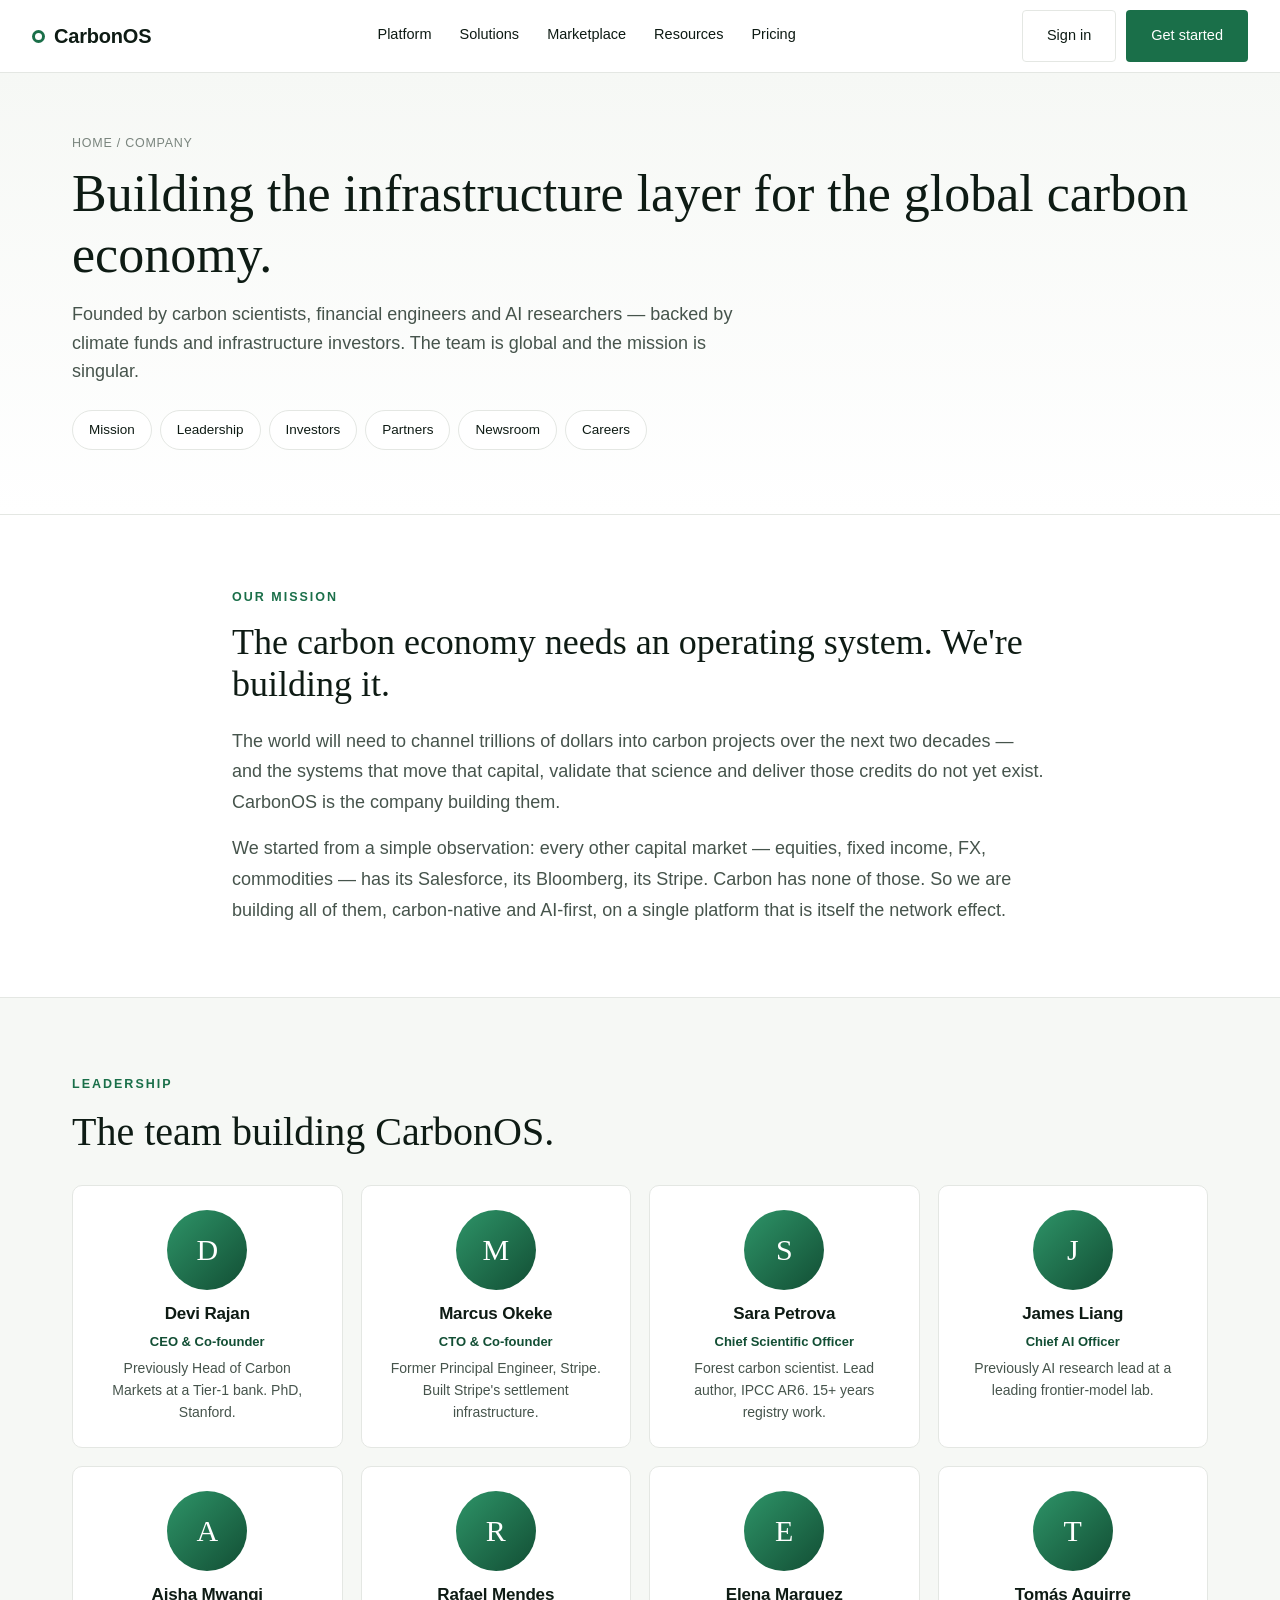
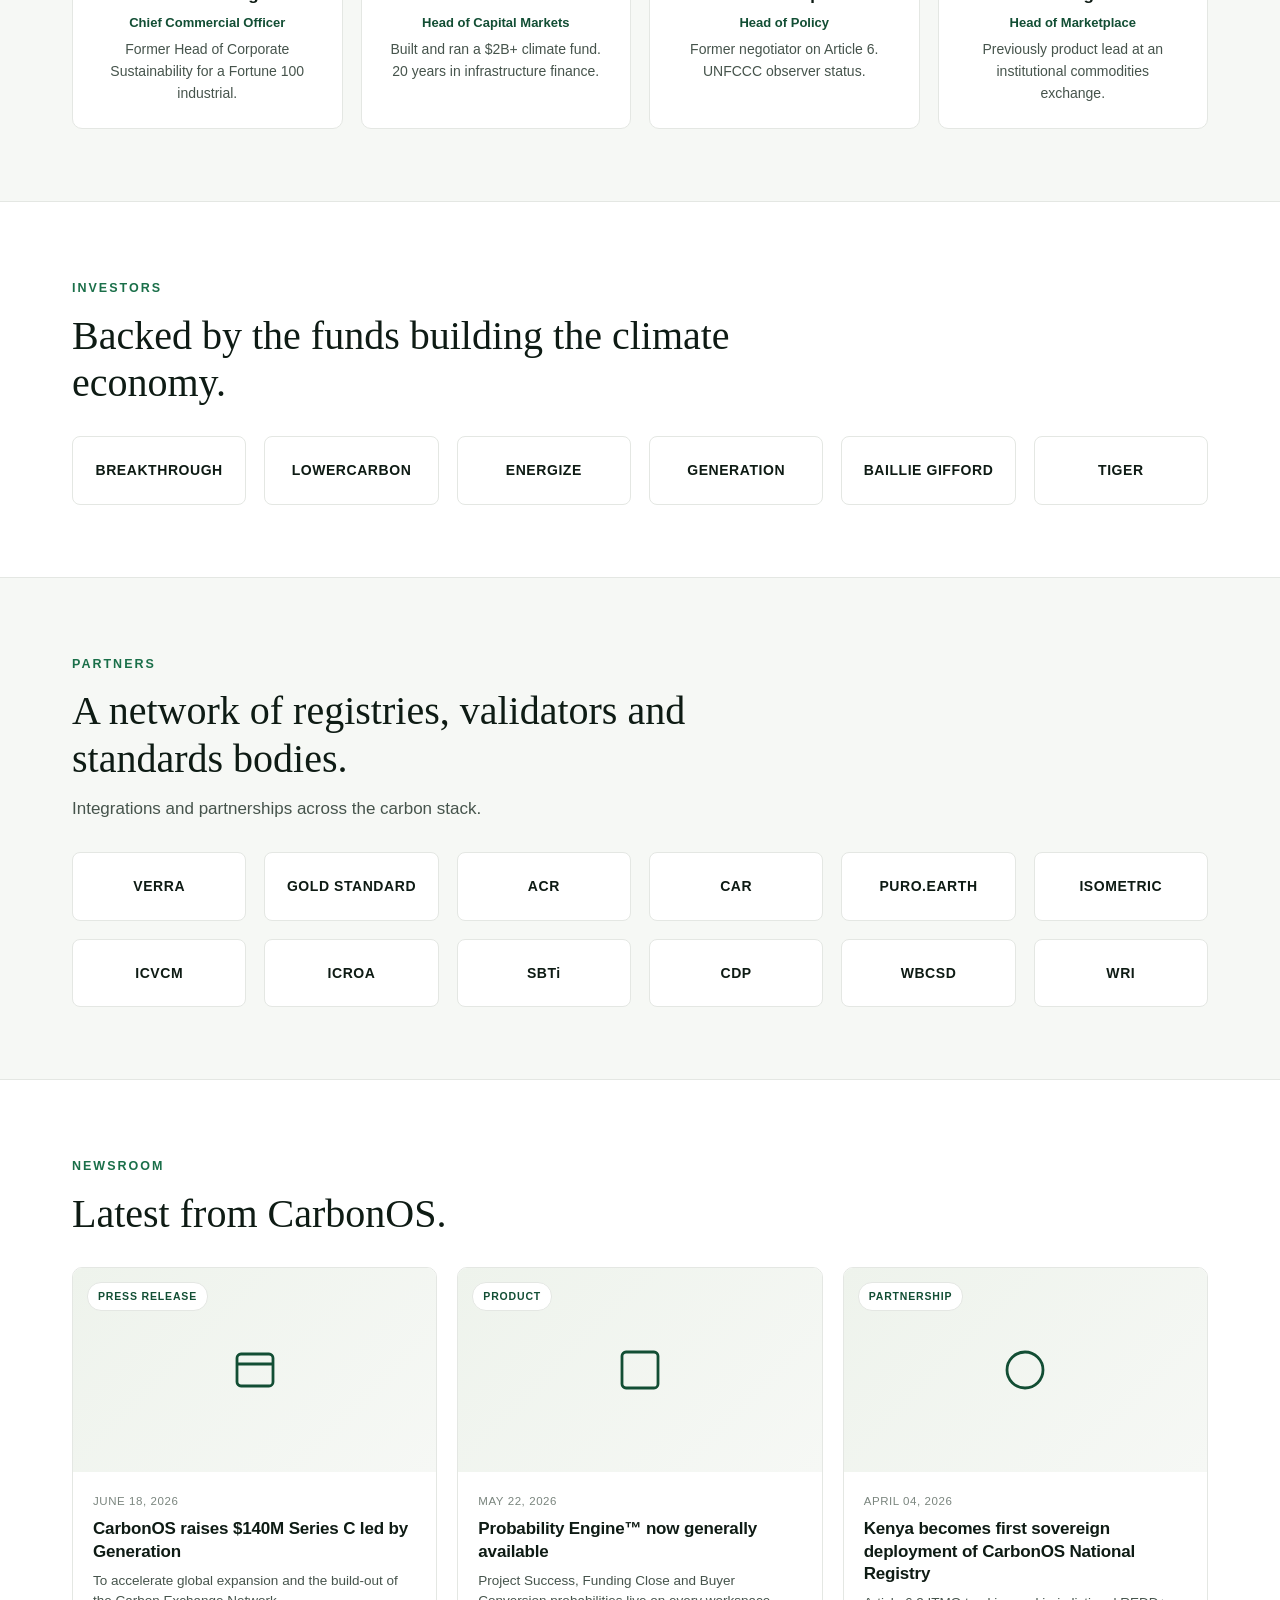
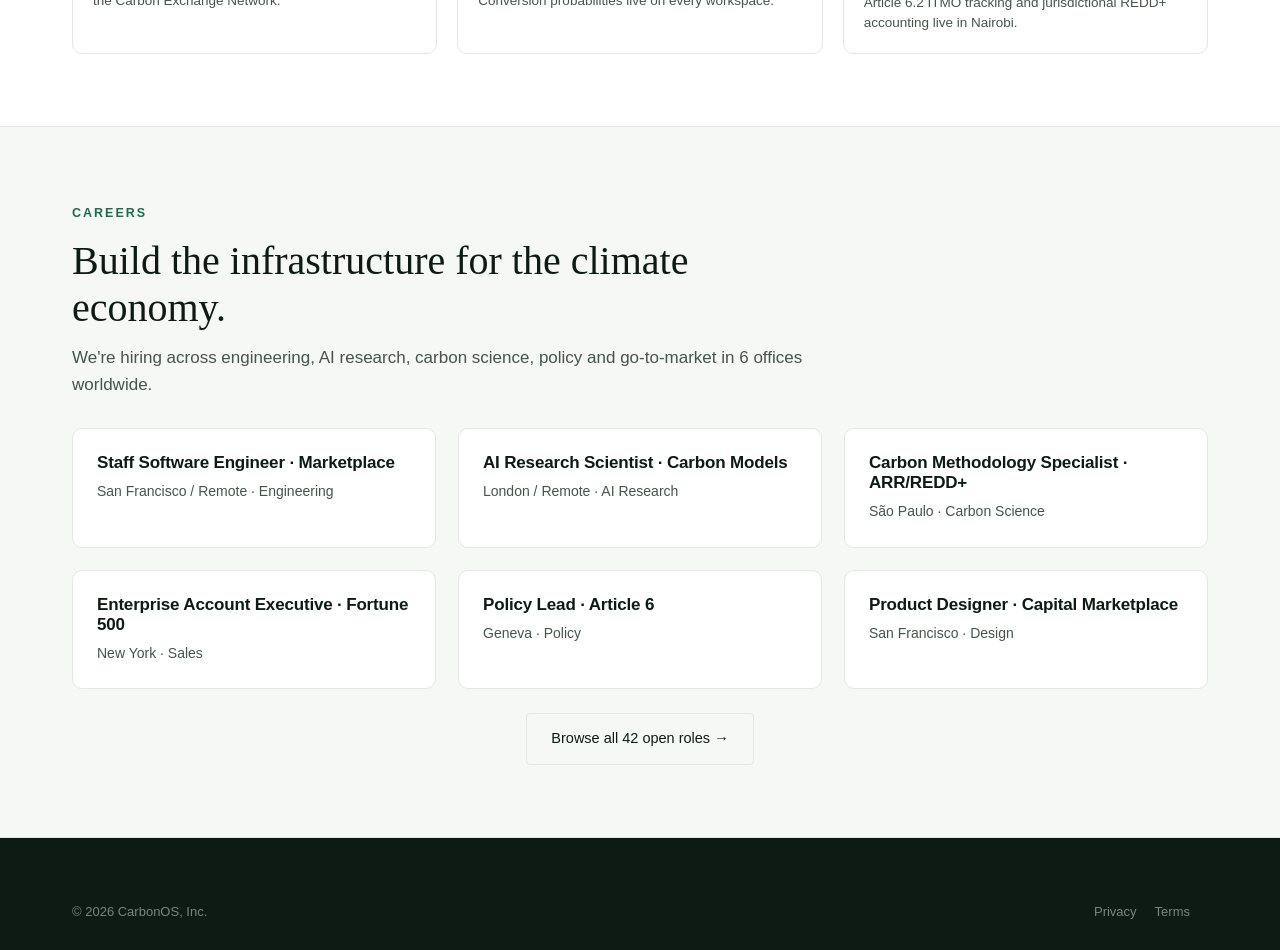
==== company.html @ 88d4db2c "Initial commit: CarbonOS website Full B2B platform site with 11 pages, shared design system, SEO inf" ====
<!DOCTYPE html>
<html lang="en">
<head>
<meta charset="UTF-8" />
<meta name="viewport" content="width=device-width, initial-scale=1.0" />
<title>Company — CarbonOS</title>
<meta name="description" content="CarbonOS is building the operating system for the global carbon economy. Meet the team, investors, partners and the open roles." />
<meta name="robots" content="index, follow" />
<link rel="canonical" href="https://carbonos.io/company.html" />
<link rel="icon" href="data:image/svg+xml,%3Csvg xmlns='http://www.w3.org/2000/svg' viewBox='0 0 32 32'%3E%3Ccircle cx='16' cy='16' r='14' fill='%231A6F49'/%3E%3Ccircle cx='16' cy='16' r='6' fill='%23ffffff'/%3E%3C/svg%3E" />
<link rel="stylesheet" href="styles.css" />
</head>
<body>

<nav class="topnav">
  <div class="wrap">
    <a class="logo" href="index.html"><span class="mk"></span> CarbonOS</a>
    <div class="navlinks">
      <div><a href="platform.html">Platform</a></div>
      <div><a href="solutions.html">Solutions</a></div>
      <div><a href="marketplace.html">Marketplace</a></div>
      <div><a href="resources.html">Resources</a></div>
      <div><a href="pricing.html">Pricing</a></div>
    </div>
    <div class="navbtns">
      <a class="btn btn-outline" href="login.html">Sign in</a>
      <a class="btn btn-primary" href="signup.html">Get started</a>
    </div>
  </div>
</nav>

<section class="banner">
  <div class="wrap">
    <div class="crumbs"><a href="index.html">Home</a> / Company</div>
    <h1 class="serif">Building the infrastructure layer for the global carbon economy.</h1>
    <p>Founded by carbon scientists, financial engineers and AI researchers — backed by climate funds and infrastructure investors. The team is global and the mission is singular.</p>
    <div class="pillnav">
      <a href="#mission">Mission</a>
      <a href="#leadership">Leadership</a>
      <a href="#investors">Investors</a>
      <a href="#partners">Partners</a>
      <a href="#newsroom">Newsroom</a>
      <a href="#careers">Careers</a>
    </div>
  </div>
</section>

<section class="sec" id="mission">
  <div class="wrap" style="max-width:880px">
    <div class="eyebrow">Our mission</div>
    <h2 class="serif" style="font-size:36px;margin:14px 0 20px">The carbon economy needs an operating system. We're building it.</h2>
    <p style="font-size:18px;line-height:1.7">The world will need to channel trillions of dollars into carbon projects over the next two decades — and the systems that move that capital, validate that science and deliver those credits do not yet exist. CarbonOS is the company building them.</p>
    <p style="font-size:18px;line-height:1.7;margin-top:16px">We started from a simple observation: every other capital market — equities, fixed income, FX, commodities — has its Salesforce, its Bloomberg, its Stripe. Carbon has none of those. So we are building all of them, carbon-native and AI-first, on a single platform that is itself the network effect.</p>
  </div>
</section>

<section class="sec alt" id="leadership">
  <div class="wrap">
    <div class="sec-head"><div class="eyebrow">Leadership</div><h2 class="serif">The team building CarbonOS.</h2></div>
    <div class="grid-4" style="margin-top:30px">
      <div class="card" style="text-align:center"><div style="width:80px;height:80px;border-radius:50%;background:linear-gradient(135deg,var(--green-l),var(--green-d));margin:0 auto 14px;display:flex;align-items:center;justify-content:center;color:#fff;font-family:Georgia;font-size:30px">D</div><h3>Devi Rajan</h3><p style="font-size:13px;color:var(--green-d);font-weight:600;margin-bottom:6px">CEO &amp; Co-founder</p><p>Previously Head of Carbon Markets at a Tier-1 bank. PhD, Stanford.</p></div>
      <div class="card" style="text-align:center"><div style="width:80px;height:80px;border-radius:50%;background:linear-gradient(135deg,var(--green-l),var(--green-d));margin:0 auto 14px;display:flex;align-items:center;justify-content:center;color:#fff;font-family:Georgia;font-size:30px">M</div><h3>Marcus Okeke</h3><p style="font-size:13px;color:var(--green-d);font-weight:600;margin-bottom:6px">CTO &amp; Co-founder</p><p>Former Principal Engineer, Stripe. Built Stripe's settlement infrastructure.</p></div>
      <div class="card" style="text-align:center"><div style="width:80px;height:80px;border-radius:50%;background:linear-gradient(135deg,var(--green-l),var(--green-d));margin:0 auto 14px;display:flex;align-items:center;justify-content:center;color:#fff;font-family:Georgia;font-size:30px">S</div><h3>Sara Petrova</h3><p style="font-size:13px;color:var(--green-d);font-weight:600;margin-bottom:6px">Chief Scientific Officer</p><p>Forest carbon scientist. Lead author, IPCC AR6. 15+ years registry work.</p></div>
      <div class="card" style="text-align:center"><div style="width:80px;height:80px;border-radius:50%;background:linear-gradient(135deg,var(--green-l),var(--green-d));margin:0 auto 14px;display:flex;align-items:center;justify-content:center;color:#fff;font-family:Georgia;font-size:30px">J</div><h3>James Liang</h3><p style="font-size:13px;color:var(--green-d);font-weight:600;margin-bottom:6px">Chief AI Officer</p><p>Previously AI research lead at a leading frontier-model lab.</p></div>
      <div class="card" style="text-align:center"><div style="width:80px;height:80px;border-radius:50%;background:linear-gradient(135deg,var(--green-l),var(--green-d));margin:0 auto 14px;display:flex;align-items:center;justify-content:center;color:#fff;font-family:Georgia;font-size:30px">A</div><h3>Aisha Mwangi</h3><p style="font-size:13px;color:var(--green-d);font-weight:600;margin-bottom:6px">Chief Commercial Officer</p><p>Former Head of Corporate Sustainability for a Fortune 100 industrial.</p></div>
      <div class="card" style="text-align:center"><div style="width:80px;height:80px;border-radius:50%;background:linear-gradient(135deg,var(--green-l),var(--green-d));margin:0 auto 14px;display:flex;align-items:center;justify-content:center;color:#fff;font-family:Georgia;font-size:30px">R</div><h3>Rafael Mendes</h3><p style="font-size:13px;color:var(--green-d);font-weight:600;margin-bottom:6px">Head of Capital Markets</p><p>Built and ran a $2B+ climate fund. 20 years in infrastructure finance.</p></div>
      <div class="card" style="text-align:center"><div style="width:80px;height:80px;border-radius:50%;background:linear-gradient(135deg,var(--green-l),var(--green-d));margin:0 auto 14px;display:flex;align-items:center;justify-content:center;color:#fff;font-family:Georgia;font-size:30px">E</div><h3>Elena Marquez</h3><p style="font-size:13px;color:var(--green-d);font-weight:600;margin-bottom:6px">Head of Policy</p><p>Former negotiator on Article 6. UNFCCC observer status.</p></div>
      <div class="card" style="text-align:center"><div style="width:80px;height:80px;border-radius:50%;background:linear-gradient(135deg,var(--green-l),var(--green-d));margin:0 auto 14px;display:flex;align-items:center;justify-content:center;color:#fff;font-family:Georgia;font-size:30px">T</div><h3>Tomás Aguirre</h3><p style="font-size:13px;color:var(--green-d);font-weight:600;margin-bottom:6px">Head of Marketplace</p><p>Previously product lead at an institutional commodities exchange.</p></div>
    </div>
  </div>
</section>

<section class="sec" id="investors">
  <div class="wrap">
    <div class="sec-head"><div class="eyebrow">Investors</div><h2 class="serif">Backed by the funds building the climate economy.</h2></div>
    <div class="logoscloud" style="margin-top:30px">
      <div>BREAKTHROUGH</div><div>LOWERCARBON</div><div>ENERGIZE</div><div>GENERATION</div><div>BAILLIE GIFFORD</div><div>TIGER</div>
    </div>
  </div>
</section>

<section class="sec alt" id="partners">
  <div class="wrap">
    <div class="sec-head"><div class="eyebrow">Partners</div><h2 class="serif">A network of registries, validators and standards bodies.</h2><p>Integrations and partnerships across the carbon stack.</p></div>
    <div class="logoscloud" style="margin-top:30px">
      <div>VERRA</div><div>GOLD STANDARD</div><div>ACR</div><div>CAR</div><div>PURO.EARTH</div><div>ISOMETRIC</div>
      <div>ICVCM</div><div>ICROA</div><div>SBTi</div><div>CDP</div><div>WBCSD</div><div>WRI</div>
    </div>
  </div>
</section>

<section class="sec" id="newsroom">
  <div class="wrap">
    <div class="sec-head"><div class="eyebrow">Newsroom</div><h2 class="serif">Latest from CarbonOS.</h2></div>
    <div class="resgrid">
      <a class="res" href="#"><div class="thumb"><span class="badge">Press release</span><svg viewBox="0 0 24 24"><rect x="3" y="4" width="18" height="16" rx="2"/><path d="M3 9h18"/></svg></div><div class="body"><div class="meta">June 18, 2026</div><h3>CarbonOS raises $140M Series C led by Generation</h3><p>To accelerate global expansion and the build-out of the Carbon Exchange Network.</p></div></a>
      <a class="res" href="#"><div class="thumb"><span class="badge">Product</span><svg viewBox="0 0 24 24"><rect x="3" y="3" width="18" height="18" rx="2"/></svg></div><div class="body"><div class="meta">May 22, 2026</div><h3>Probability Engine™ now generally available</h3><p>Project Success, Funding Close and Buyer Conversion probabilities live on every workspace.</p></div></a>
      <a class="res" href="#"><div class="thumb"><span class="badge">Partnership</span><svg viewBox="0 0 24 24"><circle cx="12" cy="12" r="9"/></svg></div><div class="body"><div class="meta">April 04, 2026</div><h3>Kenya becomes first sovereign deployment of CarbonOS National Registry</h3><p>Article 6.2 ITMO tracking and jurisdictional REDD+ accounting live in Nairobi.</p></div></a>
    </div>
  </div>
</section>

<section class="sec alt" id="careers">
  <div class="wrap">
    <div class="sec-head"><div class="eyebrow">Careers</div><h2 class="serif">Build the infrastructure for the climate economy.</h2><p>We're hiring across engineering, AI research, carbon science, policy and go-to-market in 6 offices worldwide.</p></div>
    <div class="grid-3" style="margin-top:30px">
      <a class="card" href="#"><h3>Staff Software Engineer · Marketplace</h3><p style="margin-top:6px">San Francisco / Remote · Engineering</p></a>
      <a class="card" href="#"><h3>AI Research Scientist · Carbon Models</h3><p style="margin-top:6px">London / Remote · AI Research</p></a>
      <a class="card" href="#"><h3>Carbon Methodology Specialist · ARR/REDD+</h3><p style="margin-top:6px">São Paulo · Carbon Science</p></a>
      <a class="card" href="#"><h3>Enterprise Account Executive · Fortune 500</h3><p style="margin-top:6px">New York · Sales</p></a>
      <a class="card" href="#"><h3>Policy Lead · Article 6</h3><p style="margin-top:6px">Geneva · Policy</p></a>
      <a class="card" href="#"><h3>Product Designer · Capital Marketplace</h3><p style="margin-top:6px">San Francisco · Design</p></a>
    </div>
    <div style="text-align:center;margin-top:24px"><a class="btn btn-outline" href="#">Browse all 42 open roles →</a></div>
  </div>
</section>

<footer class="site">
  <div class="wrap"><div class="bottom" style="border:0;padding-top:0"><span>© 2026 CarbonOS, Inc.</span><span class="links"><a href="trust.html#privacy">Privacy</a><a href="trust.html#terms">Terms</a></span></div></div>
</footer>
</body>
</html>
---- styles.css ----
:root{
  --ink:#0E1B14;
  --slate:#46544C;
  --muted:#7A857E;
  --line:#E4E7E3;
  --paper:#FFFFFF;
  --mist:#F6F8F5;
  --sage:#EEF3EC;
  --green:#1A6F49;
  --green-d:#124E34;
  --green-l:#2E9468;
  --gold:#B8893B;
  --rose:#B8434B;
  --amber:#D08C20;
  --blue:#1C4D8F;
  --sans:'Inter',-apple-system,BlinkMacSystemFont,'Segoe UI',Helvetica,Arial,sans-serif;
  --serif:'Georgia','Times New Roman',serif;
}
*{box-sizing:border-box;margin:0;padding:0}
html{scroll-behavior:smooth}
body{background:var(--paper);color:var(--slate);font-family:var(--sans);
  -webkit-font-smoothing:antialiased;line-height:1.6;font-size:16px}
a{color:inherit;text-decoration:none}
img{max-width:100%;display:block}
.wrap{max-width:1200px;margin:0 auto;padding:0 32px}
.wrap-wide{max-width:1320px;margin:0 auto;padding:0 32px}
h1,h2,h3,h4{color:var(--ink);font-weight:600;letter-spacing:-.01em;line-height:1.18}
.serif{font-family:var(--serif);font-weight:400;letter-spacing:0}
.eyebrow{font-size:12.5px;font-weight:600;letter-spacing:.16em;text-transform:uppercase;color:var(--green)}
.btn{display:inline-block;font-size:14.5px;font-weight:500;padding:13px 24px;border-radius:4px;
  cursor:pointer;border:1px solid transparent;transition:.18s ease;font-family:var(--sans)}
.btn-primary{background:var(--green);color:#fff}
.btn-primary:hover{background:var(--green-d)}
.btn-outline{background:transparent;color:var(--ink);border-color:var(--line)}
.btn-outline:hover{border-color:var(--ink)}
.btn-light{background:#fff;color:var(--green-d)}
.btn-light:hover{background:var(--sage)}
.btn-dark{background:var(--ink);color:#fff}
.btn-dark:hover{background:#000}
.btn-ghost{background:transparent;color:var(--ink);border-color:transparent}
.btn-ghost:hover{color:var(--green-d)}
.btn-lg{padding:16px 30px;font-size:15.5px}

/* top utility */
.util{border-bottom:1px solid var(--line);background:#fff}
.util .wrap{display:flex;justify-content:space-between;gap:26px;height:40px;align-items:center;
  font-size:12.5px;color:var(--muted)}
.util .left{display:flex;gap:18px;align-items:center}
.util .right{display:flex;gap:24px;align-items:center}
.util a:hover{color:var(--ink)}
.util .live{display:inline-flex;align-items:center;gap:7px;color:var(--green-d);font-weight:500}
.util .live b{width:6px;height:6px;border-radius:50%;background:var(--green);animation:pulse 2s infinite}
@keyframes pulse{0%,100%{opacity:1}50%{opacity:.4}}

/* nav */
nav.topnav{position:sticky;top:0;z-index:50;background:rgba(255,255,255,0.94);
  backdrop-filter:blur(8px);border-bottom:1px solid var(--line)}
nav.topnav .wrap{display:flex;align-items:center;justify-content:space-between;height:72px;max-width:1280px}
.logo{display:flex;align-items:center;gap:9px;font-size:20px;font-weight:600;color:var(--ink);
  letter-spacing:-.01em}
.logo .mk{width:13px;height:13px;border-radius:50%;background:var(--green);display:inline-block;position:relative}
.logo .mk::after{content:'';position:absolute;inset:3px;border-radius:50%;background:#fff}
.navlinks{display:flex;gap:28px;font-size:14.5px;color:var(--ink);font-weight:500;align-items:center}
.navlinks > div{position:relative;cursor:pointer;padding:6px 0}
.navlinks > div > a, .navlinks > div > span{display:inline-flex;align-items:center;gap:5px;border-bottom:2px solid transparent;padding:6px 0}
.navlinks > div:hover > a, .navlinks > div:hover > span{border-color:var(--green);color:var(--green-d)}
.navlinks .caret{font-size:10px;color:var(--muted)}
.dropdown{position:absolute;top:calc(100% + 8px);left:-20px;background:#fff;border:1px solid var(--line);
  border-radius:10px;box-shadow:0 30px 60px -20px rgba(14,27,20,.18);
  min-width:560px;padding:22px;display:none;z-index:60}
.dropdown.wide{min-width:720px}
.navlinks > div:hover .dropdown{display:block}
.dd-grid{display:grid;grid-template-columns:1fr 1fr;gap:6px 22px}
.dd-grid.three{grid-template-columns:1fr 1fr 1fr}
.dd-item{display:flex;gap:12px;padding:11px 10px;border-radius:8px;transition:.15s}
.dd-item:hover{background:var(--mist)}
.dd-item .ic{width:34px;height:34px;border-radius:7px;background:var(--sage);flex:none;
  display:flex;align-items:center;justify-content:center;color:var(--green-d)}
.dd-item .ic svg{width:17px;height:17px;fill:none;stroke:currentColor;stroke-width:1.7}
.dd-item > span:last-child{display:flex;flex-direction:column;gap:3px;min-width:0}
.dd-item .nm{display:block;font-size:14px;font-weight:600;color:var(--ink);line-height:1.3}
.dd-item .ds{display:block;font-size:12.5px;color:var(--muted);line-height:1.4}
.dd-foot{margin-top:16px;padding-top:14px;border-top:1px solid var(--line);font-size:12.5px;
  display:flex;justify-content:space-between;color:var(--muted)}
.dd-foot a{color:var(--green-d);font-weight:600}
.navbtns{display:flex;gap:10px;align-items:center}
.mob-toggle{display:none;background:none;border:0;cursor:pointer}
.mob-toggle svg{width:24px;height:24px;stroke:var(--ink);fill:none;stroke-width:2}

/* generic section base */
.sec{padding:72px 0}
.sec.tight{padding:48px 0}
.sec.big{padding:96px 0}
.sec.alt{background:var(--mist);border-top:1px solid var(--line);border-bottom:1px solid var(--line)}
.sec.dark{background:var(--ink);color:#A8B3AC}
.sec.dark h1,.sec.dark h2,.sec.dark h3,.sec.dark h4{color:#fff}
.sec.deep{background:var(--green-d);color:rgba(255,255,255,.85)}
.sec.deep h1,.sec.deep h2,.sec.deep h3{color:#fff}
.sec-head{max-width:46em}
.sec-head .eyebrow{display:inline-block}
.sec-head h2{font-size:clamp(28px,3.3vw,40px);margin:12px 0 14px}
.sec-head p{font-size:17px;color:var(--slate);line-height:1.55}
.sec.dark .sec-head p, .sec.deep .sec-head p{color:rgba(255,255,255,.78)}
.sec-head.center{text-align:center;margin:0 auto}

/* trust row */
.trust{background:var(--mist);border-bottom:1px solid var(--line);padding:34px 0}
.trust .wrap{display:flex;align-items:center;gap:34px;flex-wrap:wrap;justify-content:space-between}
.trust .lab{font-size:13px;color:var(--muted);max-width:20em;line-height:1.5}
.logos{display:flex;gap:38px;align-items:center;flex-wrap:wrap;opacity:.7}
.logos span{font-weight:600;color:var(--ink);font-size:15px;letter-spacing:.04em}

/* stat band */
.stats{padding:48px 0}
.stats .row{display:grid;grid-template-columns:repeat(4,1fr)}
.stats .s{padding:6px 30px;border-left:1px solid var(--line)}
.stats .s:first-child{border-left:none;padding-left:0}
.stats .num{font-family:var(--serif);font-size:46px;color:var(--ink);line-height:1;letter-spacing:-.01em}
.stats .num .u{font-family:var(--sans);font-size:16px;color:var(--green);font-weight:600;margin-left:6px;letter-spacing:0}
.stats .lab{margin-top:9px;font-size:13.5px;color:var(--slate);line-height:1.45}

/* card grid generics */
.grid-2{display:grid;grid-template-columns:1fr 1fr;gap:28px;align-items:center}
.grid-3{display:grid;grid-template-columns:repeat(3,1fr);gap:22px}
.grid-4{display:grid;grid-template-columns:repeat(4,1fr);gap:18px}

.card{background:#fff;border:1px solid var(--line);border-radius:10px;padding:24px;transition:.18s}
.card:hover{border-color:var(--green);transform:translateY(-2px);box-shadow:0 22px 44px -32px rgba(14,27,20,.4)}
.card .ic{width:42px;height:42px;border-radius:9px;background:var(--sage);display:flex;
  align-items:center;justify-content:center;color:var(--green-d);margin-bottom:14px}
.card .ic svg{width:22px;height:22px;fill:none;stroke:currentColor;stroke-width:1.7}
.card h3{font-size:17px;margin-bottom:8px}
.card p{font-size:14px;color:var(--slate);line-height:1.55}
.card .lk{margin-top:14px;font-size:13px;font-weight:600;color:var(--green);display:inline-flex;gap:4px}

/* CTA band */
.ctaband{background:var(--green-d);color:#fff;padding:64px 0}
.ctaband .grid{display:grid;grid-template-columns:1.4fr 1fr;gap:40px;align-items:center}
.ctaband h2{color:#fff;font-size:clamp(28px,3.4vw,40px)}
.ctaband p{color:rgba(255,255,255,.82);font-size:17px;margin-top:14px}
.ctaband .right{display:flex;gap:14px;justify-content:flex-end;flex-wrap:wrap}

/* footer */
footer.site{background:var(--ink);color:#A8B3AC;padding:64px 0 28px;font-size:14px}
footer.site .cols{display:grid;grid-template-columns:1.6fr repeat(5,1fr);gap:30px;padding-bottom:36px;
  border-bottom:1px solid rgba(255,255,255,.1)}
footer.site .logo{color:#fff}
footer.site h4{color:#fff;font-size:12.5px;letter-spacing:.06em;text-transform:uppercase;margin-bottom:14px;font-weight:600}
footer.site ul{list-style:none}
footer.site li{margin-bottom:9px}
footer.site a:hover{color:#fff}
footer.site .fnote{max-width:26em;margin-top:14px;line-height:1.6;color:#8C978F}
footer.site .badges{display:flex;gap:10px;margin-top:18px;flex-wrap:wrap}
footer.site .badges span{font-size:11px;color:#8C978F;border:1px solid #2A3A2F;padding:5px 10px;border-radius:14px}
footer.site .bottom{display:flex;justify-content:space-between;padding-top:24px;flex-wrap:wrap;gap:10px;
  color:#7A857E;font-size:13px}
footer.site .bottom .links a{margin-right:18px}

/* hero universal */
.hero{padding:60px 0 64px;border-bottom:1px solid var(--line);position:relative;overflow:hidden}
.hero .grid{display:grid;grid-template-columns:1.05fr .95fr;gap:48px;align-items:center}
.hero h1{font-size:clamp(36px,4.6vw,58px);margin:14px 0 18px}
.hero h1 .accent{color:var(--green)}
.hero p.lead{font-size:18px;color:var(--slate);max-width:34em;line-height:1.55}
.hero .cta{display:flex;gap:12px;margin-top:26px;flex-wrap:wrap}
.hero .note{margin-top:18px;font-size:13px;color:var(--muted)}
.hero .visual{position:relative;aspect-ratio:1/1;max-width:480px;margin-left:auto}
.hero .visual svg{width:100%;height:100%;display:block}
.hero-meta{display:flex;gap:18px;margin-top:22px;flex-wrap:wrap}
.hero-meta .m{display:flex;align-items:center;gap:8px;font-size:13px;color:var(--slate)}
.hero-meta .m b{width:6px;height:6px;border-radius:50%;background:var(--green);display:inline-block}

/* page banner (interior) */
.banner{background:linear-gradient(180deg,var(--mist),#fff);padding:60px 0 40px;border-bottom:1px solid var(--line)}
.banner h1{font-size:clamp(34px,4.4vw,52px);margin-top:10px}
.banner p{font-size:18px;color:var(--slate);max-width:38em;margin-top:14px}
.crumbs{font-size:12.5px;color:var(--muted);letter-spacing:.06em;text-transform:uppercase}
.crumbs a:hover{color:var(--green-d)}

/* tabs / pill nav */
.pillnav{display:flex;gap:8px;flex-wrap:wrap;margin:24px 0}
.pillnav a{padding:8px 16px;border-radius:30px;border:1px solid var(--line);font-size:13.5px;
  color:var(--ink);font-weight:500;background:#fff;transition:.15s}
.pillnav a:hover, .pillnav a.active{background:var(--green);color:#fff;border-color:var(--green)}

/* OS layer architecture stack */
.osstack{display:flex;flex-direction:column;gap:10px;margin-top:36px}
.osrow{display:grid;grid-template-columns:130px 1fr;gap:18px;background:#fff;border:1px solid var(--line);
  border-radius:12px;padding:22px;transition:.18s;position:relative;overflow:hidden}
.osrow:hover{border-color:var(--green);transform:translateX(3px);box-shadow:0 22px 44px -30px rgba(14,27,20,.45)}
.osrow .lay{display:flex;flex-direction:column;align-items:flex-start;gap:8px}
.osrow .lay .num{font-family:var(--serif);font-size:30px;color:var(--green);line-height:1}
.osrow .lay .tag{font-size:11px;font-weight:600;letter-spacing:.1em;text-transform:uppercase;color:var(--muted)}
.osrow .body h3{font-size:20px;color:var(--ink);margin-bottom:6px}
.osrow .body .sub{font-size:13.5px;color:var(--green-d);font-weight:600;text-transform:uppercase;letter-spacing:.08em;margin-bottom:10px}
.osrow .body p{font-size:14.5px;color:var(--slate);max-width:60em}
.osrow .chips{display:flex;gap:7px;flex-wrap:wrap;margin-top:14px}
.osrow .chips span{font-size:11.5px;background:var(--sage);color:var(--green-d);padding:5px 11px;border-radius:20px;font-weight:500}

/* audience cards */
.audrow{display:grid;grid-template-columns:repeat(3,1fr);gap:18px;margin-top:30px}
.aud{background:#fff;border:1px solid var(--line);border-radius:12px;padding:28px;transition:.18s;
  display:flex;flex-direction:column}
.aud:hover{border-color:var(--green);transform:translateY(-4px)}
.aud .tag{font-size:11px;font-weight:600;letter-spacing:.1em;text-transform:uppercase;color:var(--green)}
.aud h3{font-size:22px;margin:8px 0 6px}
.aud .sum{font-size:14.5px;color:var(--slate);line-height:1.55}
.aud ul{list-style:none;margin:18px 0;padding:0;flex:1}
.aud li{padding:9px 0;border-top:1px solid var(--line);font-size:13.5px;color:var(--slate);display:flex;gap:9px;align-items:flex-start}
.aud li::before{content:'';width:5px;height:5px;border-radius:50%;background:var(--green);margin-top:8px;flex:none}
.aud .footer-l{padding-top:14px;border-top:1px solid var(--line);display:flex;justify-content:space-between;align-items:center}
.aud .lk{font-size:13px;font-weight:600;color:var(--green-d)}

/* metrics tiles */
.mtiles{display:grid;grid-template-columns:repeat(4,1fr);gap:14px;margin-top:30px}
.mtile{background:#fff;border:1px solid var(--line);border-radius:10px;padding:20px}
.mtile .lab{font-size:11.5px;font-weight:600;letter-spacing:.08em;text-transform:uppercase;color:var(--muted)}
.mtile .v{font-family:var(--serif);font-size:32px;color:var(--ink);margin-top:6px;line-height:1}
.mtile .d{font-size:12.5px;color:var(--green);margin-top:4px;font-weight:600}

/* signup form */
.form-wrap{background:#fff;border:1px solid var(--line);border-radius:12px;padding:32px;
  box-shadow:0 22px 60px -30px rgba(14,27,20,.18)}
.form-row{display:grid;grid-template-columns:1fr 1fr;gap:14px}
.form-row.solo{grid-template-columns:1fr}
.f{margin-bottom:14px}
.f label{display:block;font-size:12.5px;font-weight:600;letter-spacing:.04em;color:var(--ink);margin-bottom:6px;text-transform:uppercase}
.f input,.f select,.f textarea{width:100%;font-family:var(--sans);font-size:14.5px;padding:11px 13px;
  border:1px solid var(--line);border-radius:6px;background:#fff;color:var(--ink);transition:.15s}
.f input:focus,.f select:focus,.f textarea:focus{outline:none;border-color:var(--green);box-shadow:0 0 0 3px rgba(26,111,73,.1)}
.f textarea{resize:vertical;min-height:108px}
.f .help{font-size:12px;color:var(--muted);margin-top:5px}
.check{display:flex;gap:9px;align-items:flex-start;font-size:13px;color:var(--slate);margin:8px 0}
.check input{width:auto;margin-top:4px}
.choice-grid{display:grid;grid-template-columns:repeat(2,1fr);gap:8px}
.choice{position:relative;cursor:pointer}
.choice input{position:absolute;opacity:0;pointer-events:none}
.choice span{display:block;padding:14px 14px;border:1.5px solid var(--line);border-radius:8px;font-size:13.5px;
  color:var(--ink);transition:.15s;font-weight:500}
.choice:hover span{border-color:var(--green-l)}
.choice input:checked + span{border-color:var(--green);background:var(--sage);color:var(--green-d)}

/* resource cards */
.resgrid{display:grid;grid-template-columns:repeat(3,1fr);gap:20px;margin-top:30px}
.res{background:#fff;border:1px solid var(--line);border-radius:10px;overflow:hidden;transition:.18s;
  display:flex;flex-direction:column}
.res:hover{border-color:var(--green);transform:translateY(-3px)}
.res .thumb{aspect-ratio:16/9;background:linear-gradient(135deg,var(--sage),var(--mist));
  position:relative;display:flex;align-items:center;justify-content:center;color:var(--green-d)}
.res .thumb svg{width:48px;height:48px;fill:none;stroke:currentColor;stroke-width:1.4}
.res .thumb .badge{position:absolute;top:14px;left:14px;background:#fff;border:1px solid var(--line);
  font-size:10.5px;font-weight:600;letter-spacing:.08em;text-transform:uppercase;padding:5px 10px;border-radius:14px;
  color:var(--green-d)}
.res .body{padding:20px;flex:1;display:flex;flex-direction:column}
.res .meta{font-size:11.5px;color:var(--muted);letter-spacing:.05em;text-transform:uppercase;margin-bottom:8px}
.res h3{font-size:17px;line-height:1.3;margin-bottom:8px}
.res p{font-size:13.5px;color:var(--slate);line-height:1.5;flex:1}
.res .lk{margin-top:12px;font-size:13px;font-weight:600;color:var(--green)}

/* search bar */
.searchbox{position:relative;max-width:600px}
.searchbox input{width:100%;padding:16px 18px 16px 50px;border:1px solid var(--line);border-radius:30px;
  font-size:15px;background:#fff;transition:.15s}
.searchbox input:focus{outline:none;border-color:var(--green);box-shadow:0 0 0 4px rgba(26,111,73,.08)}
.searchbox svg{position:absolute;left:18px;top:50%;transform:translateY(-50%);width:18px;height:18px;
  stroke:var(--muted);fill:none;stroke-width:2}

/* methodology grid */
.methods{display:grid;grid-template-columns:repeat(4,1fr);gap:10px;margin-top:24px}
.method{background:#fff;border:1px solid var(--line);border-radius:8px;padding:14px;text-align:center;
  font-size:13px;color:var(--ink);font-weight:500;transition:.15s;cursor:pointer}
.method:hover{border-color:var(--green);background:var(--sage);color:var(--green-d)}

/* testimonial */
.quotebox{background:#fff;border:1px solid var(--line);border-radius:12px;padding:38px 38px 28px;position:relative}
.quotebox::before{content:'"';font-family:var(--serif);font-size:80px;color:var(--green);line-height:1;
  position:absolute;top:8px;left:24px;opacity:.18}
.quotebox blockquote{font-family:var(--serif);font-size:22px;color:var(--ink);line-height:1.4;margin-bottom:20px;
  position:relative;z-index:1}
.quotebox .who{display:flex;align-items:center;gap:14px;padding-top:14px;border-top:1px solid var(--line)}
.quotebox .who .av{width:42px;height:42px;border-radius:50%;background:var(--sage);display:flex;
  align-items:center;justify-content:center;color:var(--green-d);font-weight:600}
.quotebox .who .n{font-size:14px;color:var(--ink);font-weight:600}
.quotebox .who .r{font-size:12.5px;color:var(--muted)}

/* FAQ */
.faq{max-width:780px;margin:32px auto 0}
.qa{border-bottom:1px solid var(--line);padding:18px 0;cursor:pointer}
.qa summary{display:flex;justify-content:space-between;align-items:center;font-size:16px;
  font-weight:600;color:var(--ink);list-style:none;gap:18px}
.qa summary::-webkit-details-marker{display:none}
.qa summary::after{content:'+';font-size:24px;color:var(--green);font-weight:300;transition:.15s}
.qa[open] summary::after{transform:rotate(45deg)}
.qa .a{margin-top:14px;font-size:14.5px;color:var(--slate);line-height:1.65}

/* pricing cards */
.pricegrid{display:grid;grid-template-columns:repeat(4,1fr);gap:16px;margin-top:34px}
.plan{background:#fff;border:1px solid var(--line);border-radius:12px;padding:30px;display:flex;
  flex-direction:column;transition:.18s;position:relative}
.plan:hover{transform:translateY(-3px);box-shadow:0 22px 50px -30px rgba(14,27,20,.4)}
.plan.featured{border-color:var(--green);border-width:2px;background:linear-gradient(180deg,var(--sage),#fff 30%)}
.plan.featured::before{content:'Most popular';position:absolute;top:-12px;left:50%;transform:translateX(-50%);
  background:var(--green);color:#fff;font-size:11px;font-weight:600;letter-spacing:.08em;text-transform:uppercase;
  padding:5px 13px;border-radius:14px}
.plan h3{font-size:18px;color:var(--green-d)}
.plan .price{font-family:var(--serif);font-size:36px;color:var(--ink);margin:14px 0 4px;line-height:1}
.plan .price .unit{font-family:var(--sans);font-size:14px;color:var(--muted);font-weight:400}
.plan .pdesc{font-size:13px;color:var(--slate);min-height:42px;margin-bottom:18px}
.plan ul{list-style:none;flex:1;padding:0;margin-bottom:20px}
.plan li{padding:8px 0;border-top:1px solid var(--line);font-size:13.5px;color:var(--slate);display:flex;gap:9px;align-items:flex-start}
.plan li::before{content:'✓';color:var(--green);font-weight:600;flex:none}
.plan .btn{width:100%;text-align:center}

/* timeline (lifecycle) */
.timeline{display:grid;grid-template-columns:repeat(7,1fr);gap:6px;margin-top:30px}
.tstep{background:#fff;border:1px solid var(--line);border-radius:10px;padding:18px 14px;text-align:center;position:relative}
.tstep::after{content:'→';position:absolute;right:-10px;top:50%;transform:translateY(-50%);color:var(--muted);font-size:14px;z-index:1}
.tstep:last-child::after{display:none}
.tstep .n{font-family:var(--serif);font-size:18px;color:var(--green)}
.tstep .t{font-size:13px;font-weight:600;color:var(--ink);margin-top:4px}
.tstep .d{font-size:11.5px;color:var(--muted);margin-top:4px;line-height:1.4}

/* feature comparison table */
.cmptable{margin-top:30px;background:#fff;border:1px solid var(--line);border-radius:12px;overflow:hidden}
.cmptable table{width:100%;border-collapse:collapse}
.cmptable th,.cmptable td{padding:14px 18px;text-align:left;font-size:13.5px;border-bottom:1px solid var(--line)}
.cmptable th{background:var(--mist);font-weight:600;color:var(--ink);letter-spacing:.02em;font-size:12.5px;text-transform:uppercase}
.cmptable th.us{background:var(--sage);color:var(--green-d)}
.cmptable td{color:var(--slate)}
.cmptable td.us{background:rgba(238,243,236,.4);color:var(--ink);font-weight:500}
.cmptable tr:last-child td{border-bottom:none}
.cmptable .y{color:var(--green);font-weight:700}
.cmptable .n{color:var(--rose);font-weight:600}
.cmptable .p{color:var(--amber);font-weight:600}

/* deep dark callout */
.dark-call{background:var(--ink);color:#fff;border-radius:14px;padding:46px;position:relative;overflow:hidden}
.dark-call::before{content:'';position:absolute;top:-100px;right:-100px;width:300px;height:300px;
  border-radius:50%;background:radial-gradient(circle,var(--green) 0%,transparent 70%);opacity:.25}
.dark-call h3{color:#fff;font-size:26px;max-width:18em}
.dark-call p{color:rgba(255,255,255,.78);margin-top:14px;font-size:16px;max-width:42em;position:relative}

/* dashboard mockup */
.mock{background:#fff;border:1px solid var(--line);border-radius:12px;
  box-shadow:0 30px 80px -40px rgba(14,27,20,.4);overflow:hidden}
.mock .mb{background:var(--mist);padding:11px 16px;border-bottom:1px solid var(--line);display:flex;align-items:center;gap:7px;font-size:12px;color:var(--muted)}
.mock .mb b{width:9px;height:9px;border-radius:50%;background:#d9d9d9;display:inline-block}
.mock .mb b.r{background:#FF6259}.mock .mb b.y{background:#FFBC2F}.mock .mb b.g{background:#27CB42}
.mock .mb .url{margin-left:14px;flex:1;background:#fff;padding:5px 12px;border-radius:5px;font-size:11.5px;color:var(--muted);border:1px solid var(--line)}
.mock-body{padding:26px;display:grid;grid-template-columns:200px 1fr;gap:22px}
.mock-side{background:var(--mist);border-radius:8px;padding:18px}
.mock-side .si{padding:8px 10px;font-size:12.5px;color:var(--slate);border-radius:5px;margin-bottom:3px;display:flex;align-items:center;gap:8px}
.mock-side .si.a{background:#fff;color:var(--green-d);font-weight:600;box-shadow:0 1px 2px rgba(0,0,0,.04)}
.mock-side .si i{width:14px;height:14px;background:currentColor;border-radius:3px;opacity:.4;flex:none}
.mock-main{display:grid;grid-template-columns:repeat(3,1fr);gap:12px}
.mtile-sm{background:var(--mist);border-radius:8px;padding:16px}
.mtile-sm .l{font-size:11px;color:var(--muted);letter-spacing:.06em;text-transform:uppercase}
.mtile-sm .v{font-family:var(--serif);font-size:24px;color:var(--ink);margin-top:4px;line-height:1}
.mtile-sm.full{grid-column:1/-1;padding:18px}
.mock-bar{display:flex;align-items:flex-end;gap:9px;height:80px;margin-top:10px}
.mock-bar i{flex:1;background:linear-gradient(180deg,var(--green-l),var(--green));border-radius:3px 3px 0 0;opacity:.85}

/* logos cloud */
.logoscloud{display:grid;grid-template-columns:repeat(6,1fr);gap:18px;margin-top:30px}
.logoscloud div{background:#fff;border:1px solid var(--line);border-radius:8px;padding:22px 14px;text-align:center;
  font-weight:600;color:var(--ink);font-size:14px;letter-spacing:.04em}

/* gradient hero alt */
.hero.alt-grad{background:linear-gradient(180deg,#fff,var(--sage))}

/* small responsive */
@media(max-width:980px){
  .hero .grid,.grid-2,.ctaband .grid{grid-template-columns:1fr;gap:36px}
  .hero .visual{margin:0 auto;max-width:340px}
  .stats .row{grid-template-columns:repeat(2,1fr);gap:28px 0}
  .stats .s{border-left:none;padding-left:0}
  .grid-3,.grid-4{grid-template-columns:repeat(2,1fr)}
  .audrow,.resgrid{grid-template-columns:1fr 1fr}
  .navlinks,.util .left,.util .right .hide-mob{display:none}
  .mob-toggle{display:block}
  .navbtns .btn-outline{display:none}
  footer.site .cols{grid-template-columns:1fr 1fr;gap:30px 20px}
  .ctaband .right{justify-content:flex-start}
  .pricegrid{grid-template-columns:1fr 1fr}
  .timeline{grid-template-columns:1fr 1fr 1fr}
  .tstep::after{display:none}
  .mtiles{grid-template-columns:1fr 1fr}
  .methods{grid-template-columns:1fr 1fr}
  .logoscloud{grid-template-columns:repeat(3,1fr)}
  .mock-body{grid-template-columns:1fr;padding:18px}
  .mock-side{display:flex;gap:8px;overflow:auto}
  .mock-side .si{flex:none;white-space:nowrap}
  .form-row{grid-template-columns:1fr}
  .osrow{grid-template-columns:1fr}
  .osrow .lay{flex-direction:row;align-items:center;gap:14px}
  .dropdown{display:none!important}
}
@media(max-width:560px){
  .grid-3,.grid-4,.audrow,.resgrid,.pricegrid{grid-template-columns:1fr}
  .wrap,.wrap-wide{padding:0 20px}
}
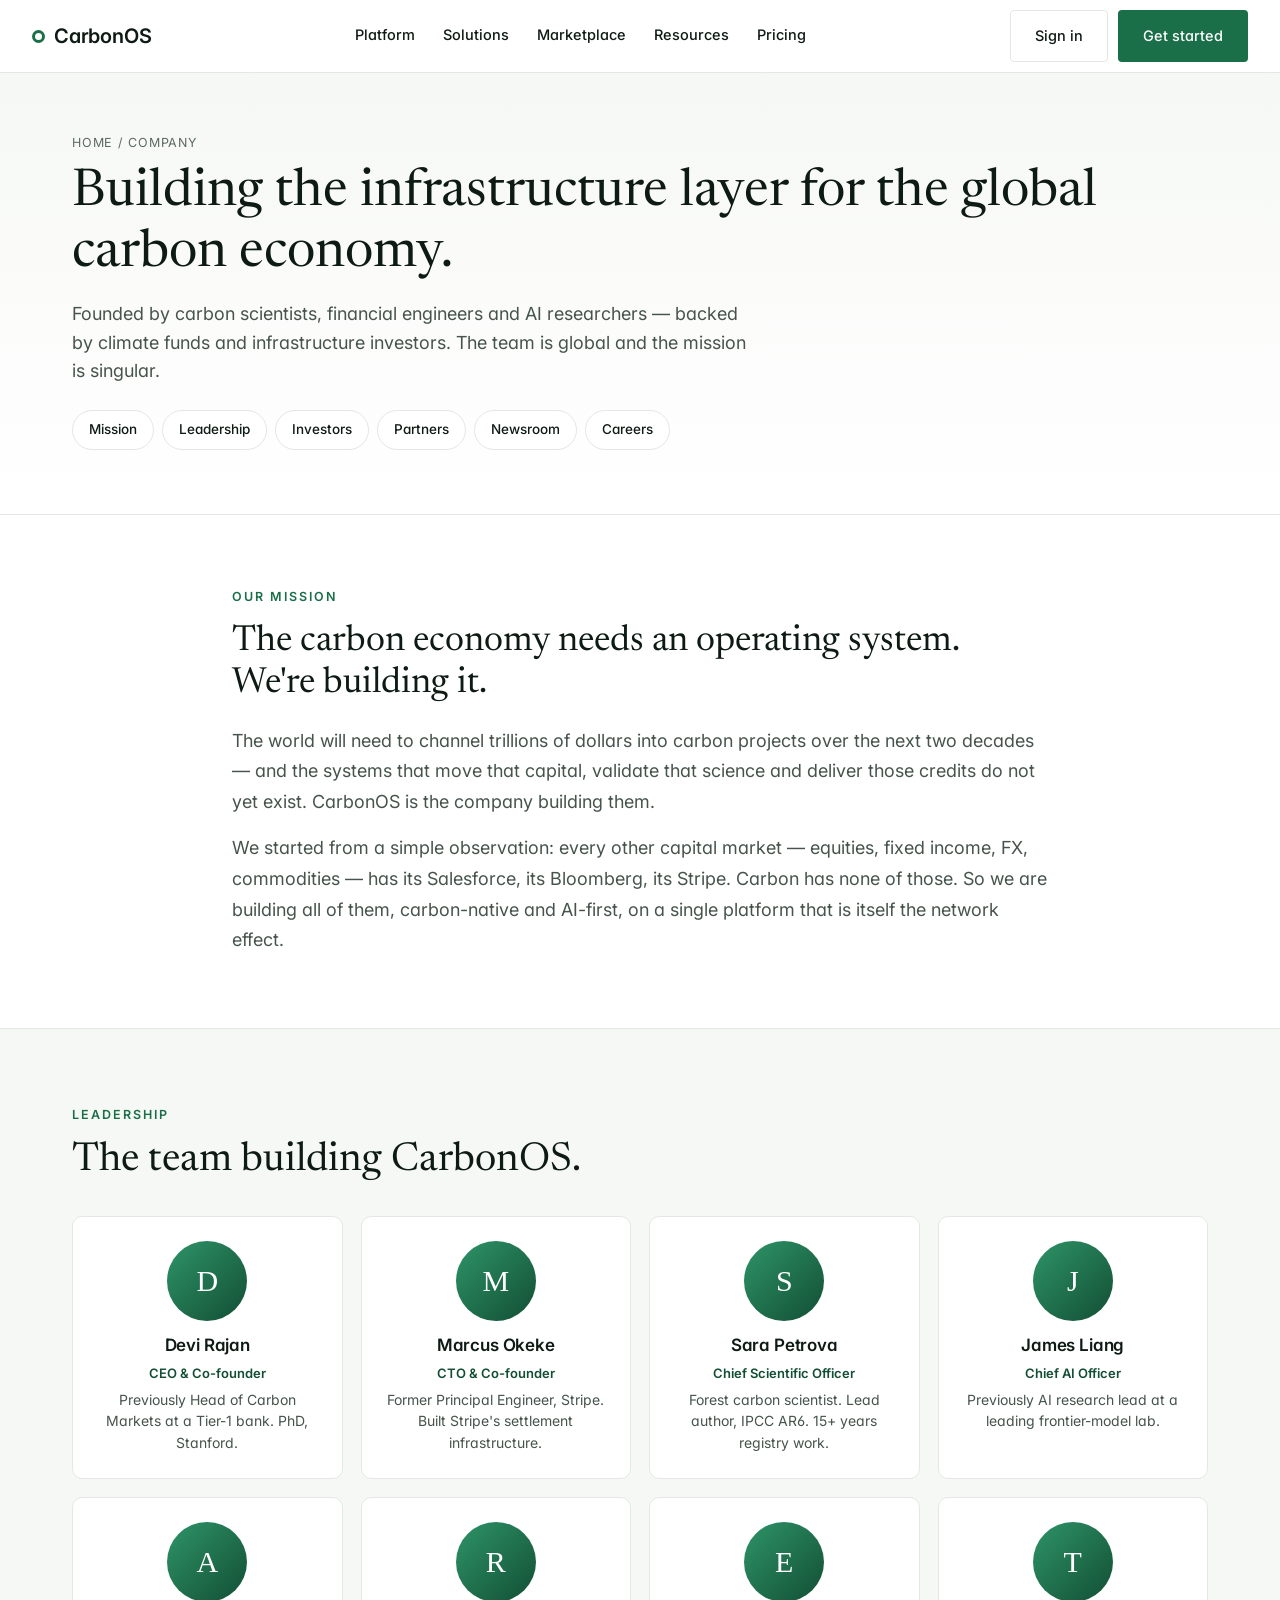
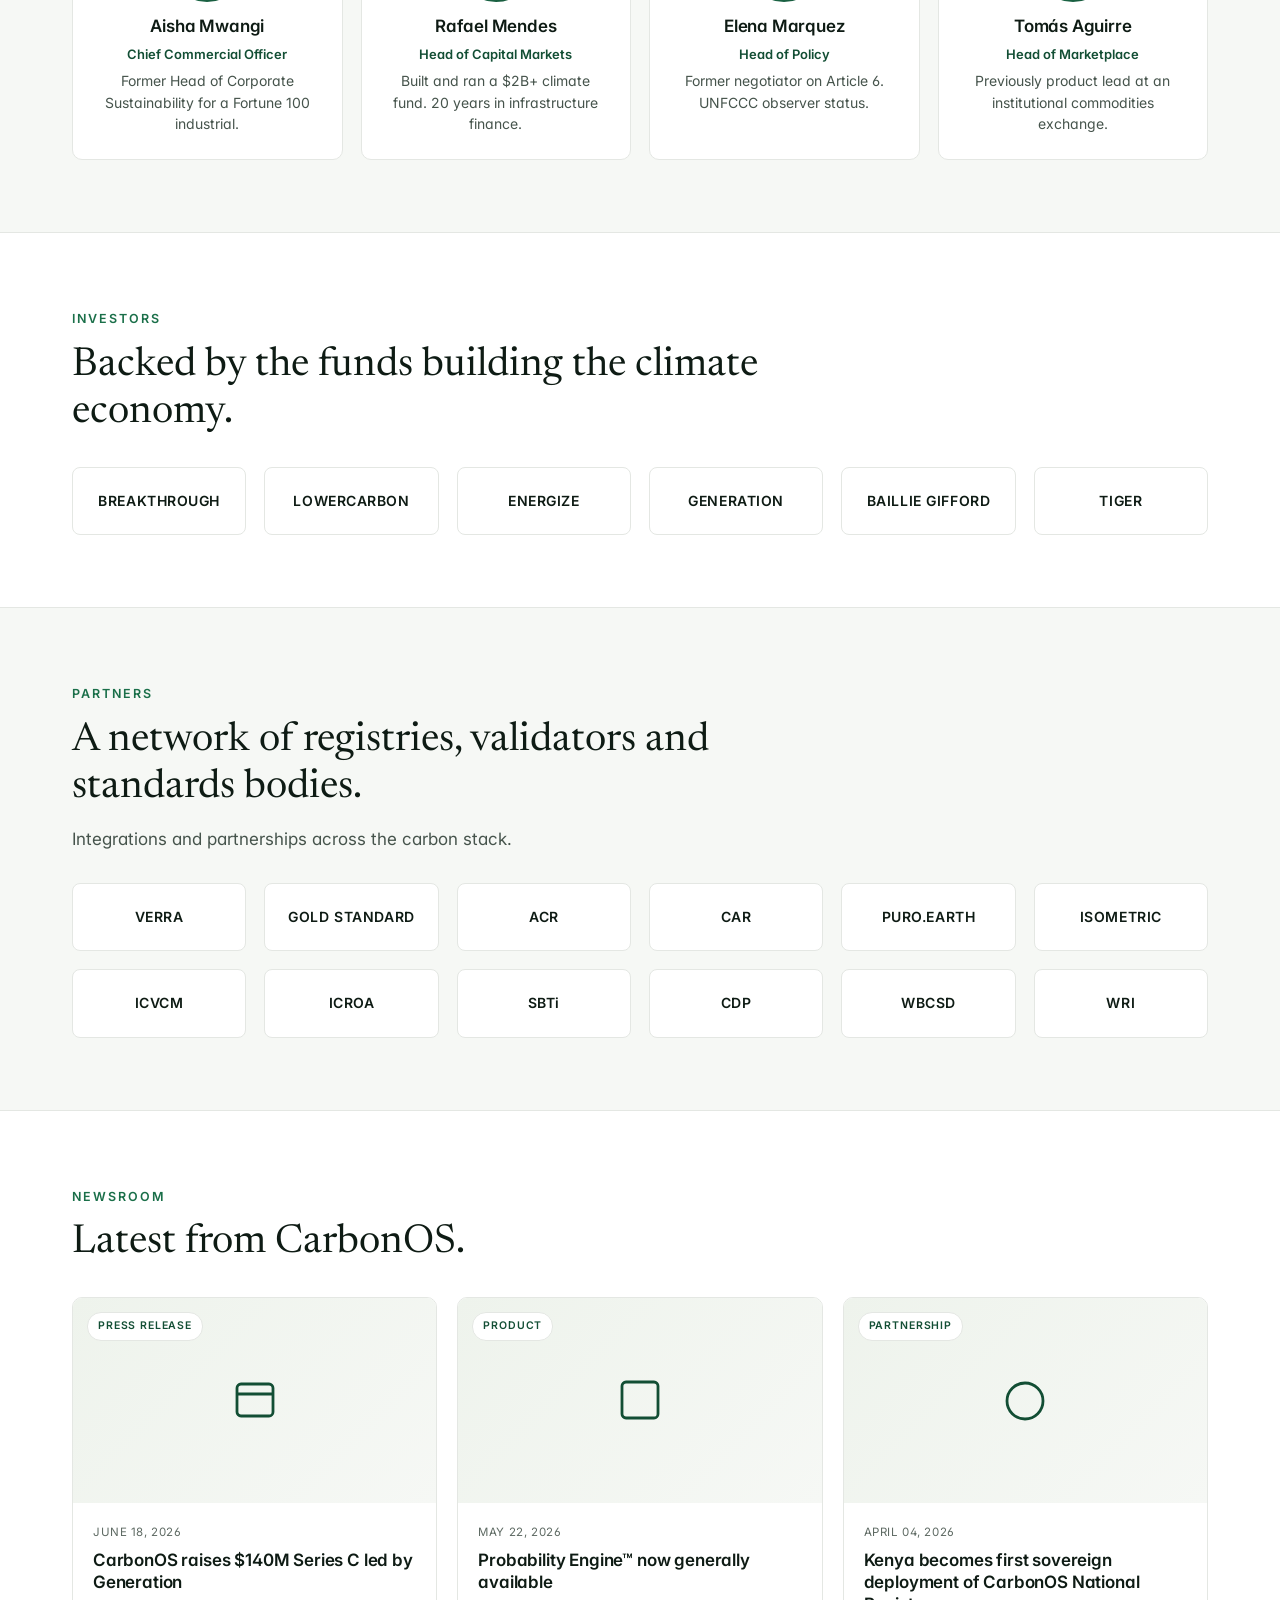
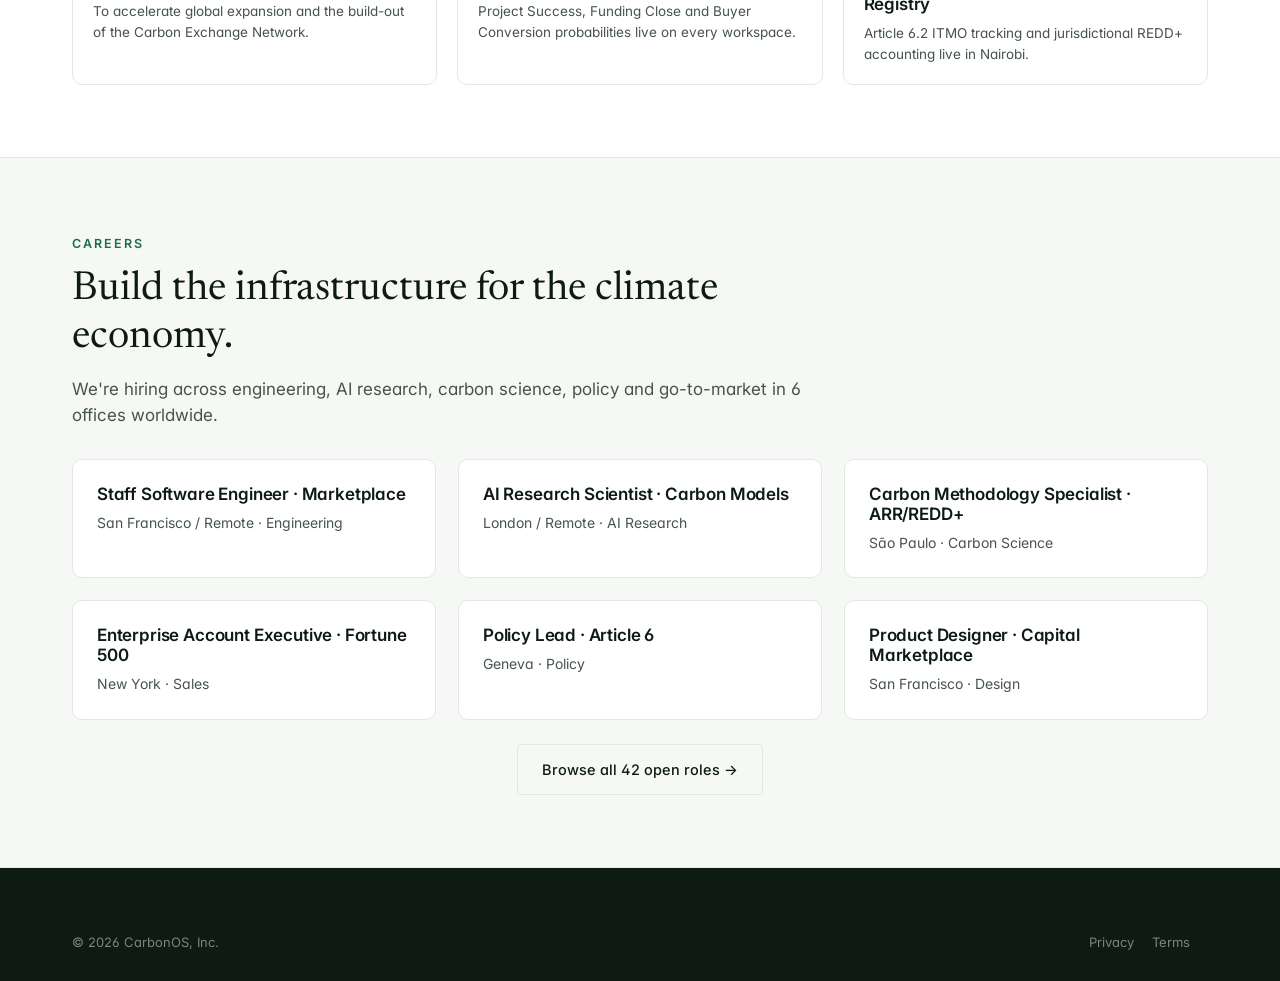
==== commit e0d353d7: "Typography upgrade: Newsreader serif, tabular figures, tightened muted - Replace Georgia (browser-st" ====
--- a/company.html
+++ b/company.html
@@ -8,6 +8,7 @@
 <meta name="robots" content="index, follow" />
 <link rel="canonical" href="https://carbonos.io/company.html" />
 <link rel="icon" href="data:image/svg+xml,%3Csvg xmlns='http://www.w3.org/2000/svg' viewBox='0 0 32 32'%3E%3Ccircle cx='16' cy='16' r='14' fill='%231A6F49'/%3E%3Ccircle cx='16' cy='16' r='6' fill='%23ffffff'/%3E%3C/svg%3E" />
+<link rel="preconnect" href="https://fonts.googleapis.com"><link rel="preconnect" href="https://fonts.gstatic.com" crossorigin><link href="https://fonts.googleapis.com/css2?family=Inter:wght;500;600;700&family=Newsreader:opsz,wght..72,400;6..72,500;6..72,600&family=JetBrains+Mono:wght;500&display=swap" rel="stylesheet">
 <link rel="stylesheet" href="styles.css" />
 </head>
 <body>
@@ -25,6 +26,7 @@
     <div class="navbtns">
       <a class="btn btn-outline" href="login.html">Sign in</a>
       <a class="btn btn-primary" href="signup.html">Get started</a>
+      <button class="mob-toggle" aria-label="Menu" aria-expanded="false"><svg class="burger" viewBox="0 0 24 24"><path d="M3 6h18M3 12h18M3 18h18"/></svg><svg class="x" viewBox="0 0 24 24"><path d="M6 6l12 12M18 6L6 18"/></svg></button>
     </div>
   </div>
 </nav>
@@ -118,5 +120,6 @@
 <footer class="site">
   <div class="wrap"><div class="bottom" style="border:0;padding-top:0"><span>© 2026 CarbonOS, Inc.</span><span class="links"><a href="trust.html#privacy">Privacy</a><a href="trust.html#terms">Terms</a></span></div></div>
 </footer>
+<script src="app.js"></script>
 </body>
 </html>
--- a/styles.css
+++ b/styles.css
@@ -1,7 +1,7 @@
 :root{
   --ink:#0E1B14;
   --slate:#46544C;
-  --muted:#7A857E;
+  --muted:#5E6A63;
   --line:#E4E7E3;
   --paper:#FFFFFF;
   --mist:#F6F8F5;
@@ -14,12 +14,23 @@
   --amber:#D08C20;
   --blue:#1C4D8F;
   --sans:'Inter',-apple-system,BlinkMacSystemFont,'Segoe UI',Helvetica,Arial,sans-serif;
-  --serif:'Georgia','Times New Roman',serif;
+  --serif:'Newsreader','Tiempos Headline','Source Serif 4',Georgia,'Times New Roman',serif;
+  --mono:'JetBrains Mono','SF Mono','Menlo','Consolas',monospace;
 }
 *{box-sizing:border-box;margin:0;padding:0}
 html{scroll-behavior:smooth}
 body{background:var(--paper);color:var(--slate);font-family:var(--sans);
-  -webkit-font-smoothing:antialiased;line-height:1.6;font-size:16px}
+  -webkit-font-smoothing:antialiased;line-height:1.6;font-size:16px;
+  font-feature-settings:"ss01","cv11"}
+.serif{font-feature-settings:"ss03"}
+/* Tabular figures wherever numbers stack — tables, prices, mockups, stats */
+.cmptable, .cmptable td, .cmptable th,
+.stats .num, .mtile .v, .mtile-sm .v,
+.proj .price, .proj .stats-r .v,
+.mock-bar, .plan .price,
+.tstep .n, .osrow .lay .num,
+table, .quotebox .who .av,
+[data-numeric]{font-variant-numeric:tabular-nums;font-feature-settings:"tnum","lnum"}
 a{color:inherit;text-decoration:none}
 img{max-width:100%;display:block}
 .wrap{max-width:1200px;margin:0 auto;padding:0 32px}
@@ -84,8 +95,13 @@
   display:flex;justify-content:space-between;color:var(--muted)}
 .dd-foot a{color:var(--green-d);font-weight:600}
 .navbtns{display:flex;gap:10px;align-items:center}
-.mob-toggle{display:none;background:none;border:0;cursor:pointer}
-.mob-toggle svg{width:24px;height:24px;stroke:var(--ink);fill:none;stroke-width:2}
+.mob-toggle{display:none;background:none;border:0;cursor:pointer;padding:6px;border-radius:6px;transition:.15s}
+.mob-toggle:hover{background:var(--mist)}
+.mob-toggle svg{width:24px;height:24px;stroke:var(--ink);fill:none;stroke-width:2;display:block}
+.mob-toggle .x{display:none}
+nav.topnav.nav-open .mob-toggle .burger{display:none}
+nav.topnav.nav-open .mob-toggle .x{display:block}
+body.nav-lock{overflow:hidden}
 
 /* generic section base */
 .sec{padding:72px 0}
@@ -379,6 +395,27 @@
   .navlinks,.util .left,.util .right .hide-mob{display:none}
   .mob-toggle{display:block}
   .navbtns .btn-outline{display:none}
+  nav.topnav.nav-open .navlinks{
+    display:flex;flex-direction:column;align-items:stretch;
+    position:absolute;top:100%;left:0;right:0;
+    background:#fff;border-top:1px solid var(--line);border-bottom:1px solid var(--line);
+    padding:10px 24px 22px;gap:0;
+    box-shadow:0 24px 40px -20px rgba(14,27,20,.16);
+    max-height:calc(100vh - 72px);overflow-y:auto
+  }
+  nav.topnav.nav-open .navlinks > div{width:100%;padding:0;cursor:default}
+  nav.topnav.nav-open .navlinks > div > a,
+  nav.topnav.nav-open .navlinks > div > span{
+    display:block;padding:16px 4px;font-size:16px;font-weight:500;
+    border-bottom:1px solid var(--line);border-radius:0;color:var(--ink)
+  }
+  nav.topnav.nav-open .navlinks > div:hover > a,
+  nav.topnav.nav-open .navlinks > div:hover > span{border-color:var(--line);color:var(--green-d)}
+  nav.topnav.nav-open .navlinks .caret{display:none}
+  nav.topnav.nav-open .navlinks .dropdown{display:none!important}
+  nav.topnav.nav-open .navlinks::after{
+    content:'';display:block;padding-top:16px;
+  }
   footer.site .cols{grid-template-columns:1fr 1fr;gap:30px 20px}
   .ctaband .right{justify-content:flex-start}
   .pricegrid{grid-template-columns:1fr 1fr}
